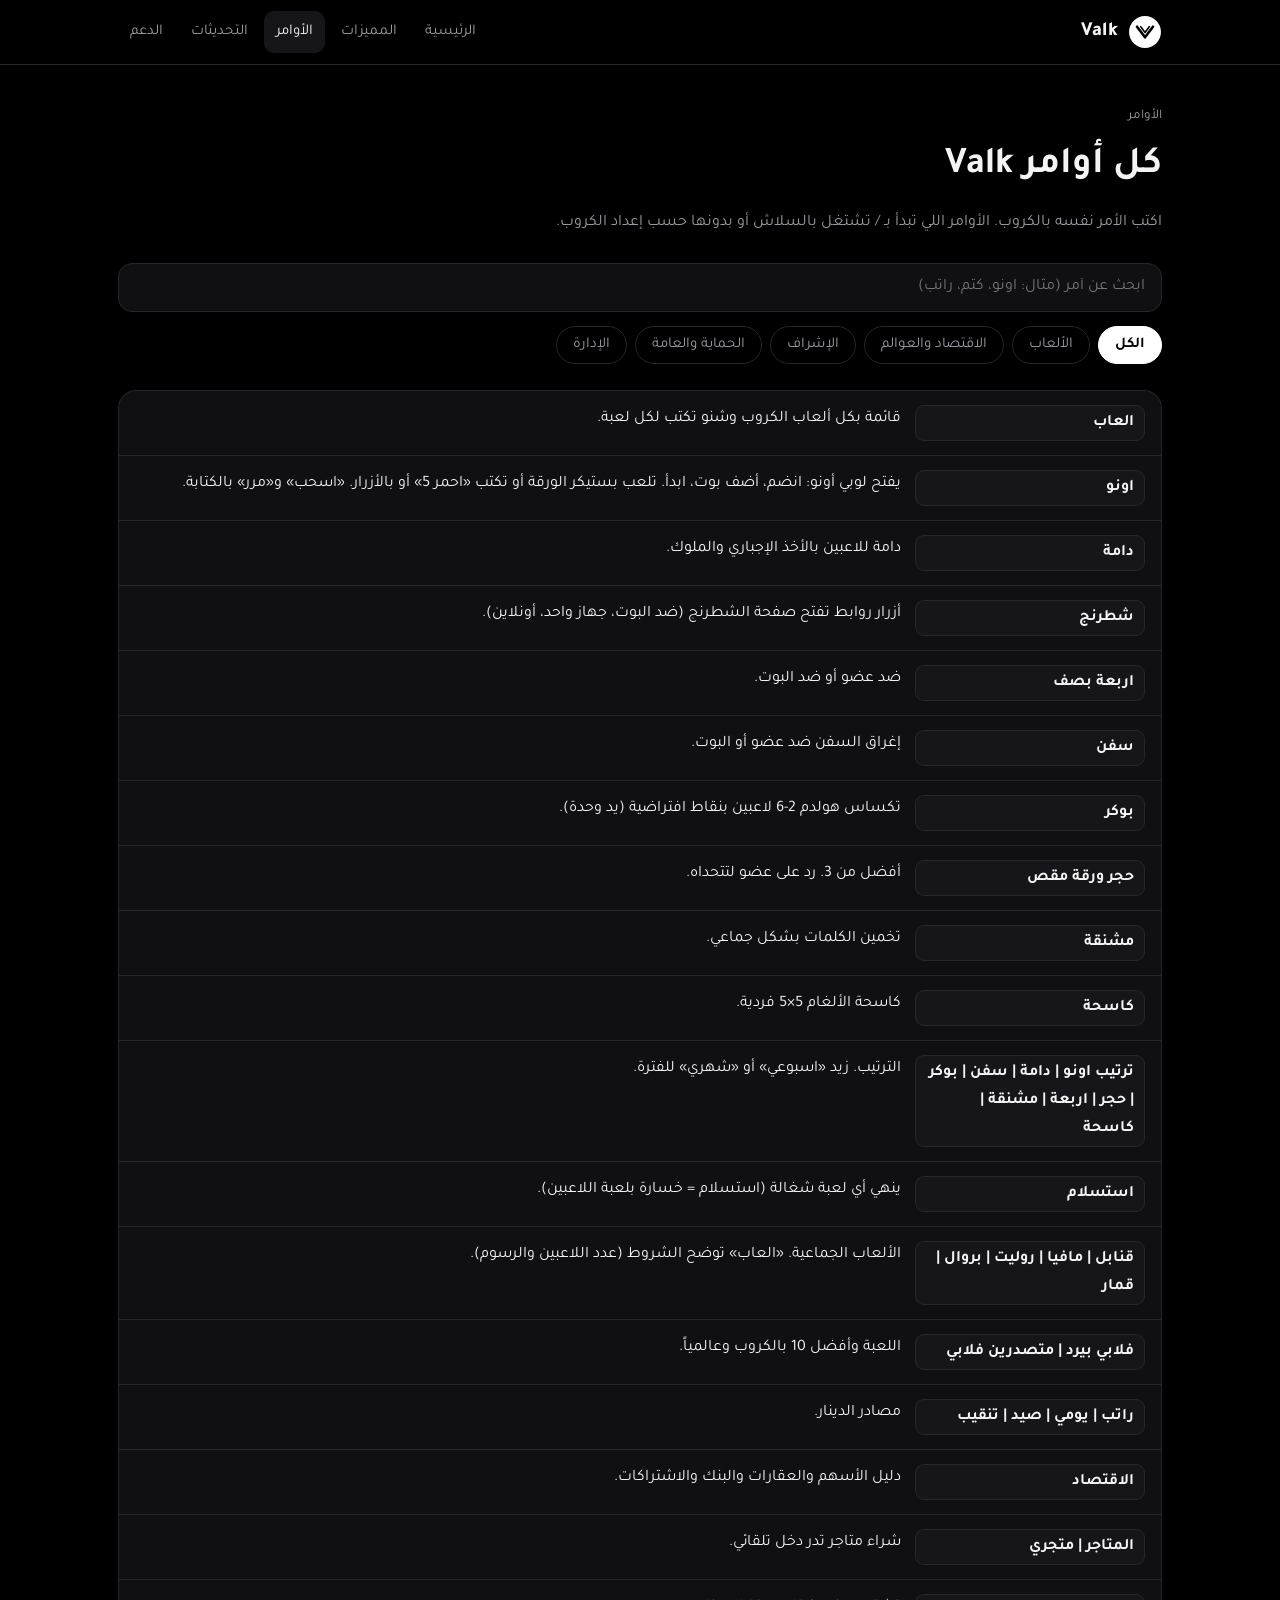
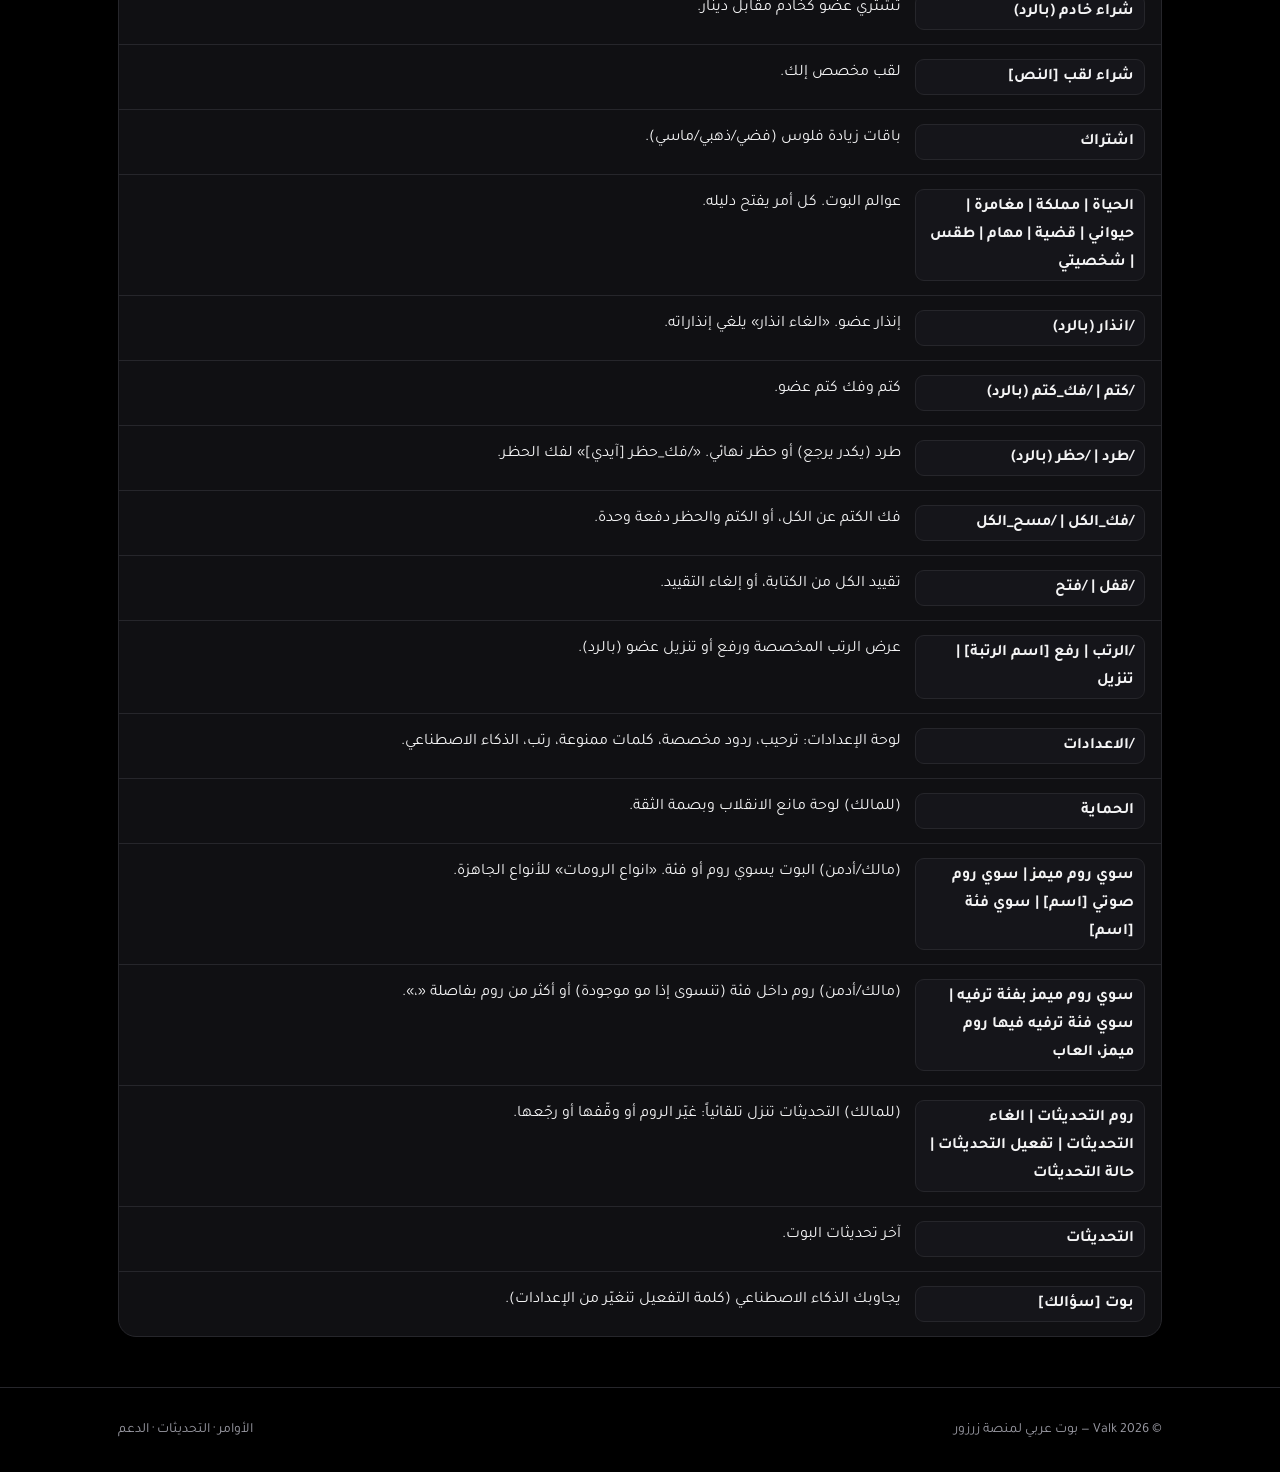
==== commands.html @ 31c93d73 "Valk site" ====
<!doctype html>
<html lang="ar" dir="rtl"><head><meta charset="utf-8">
<meta name="viewport" content="width=device-width,initial-scale=1">
<title>أوامر Valk</title><link rel="icon" href="assets/logo.svg">
<link href="https://fonts.googleapis.com/css2?family=Tajawal:wght@400;500;700;800&display=swap" rel="stylesheet">
<link rel="stylesheet" href="css/style.css"></head>
<body data-page="commands"><header id="nav"></header>
<main><div class="wrap" style="padding-top:40px;padding-bottom:50px">
  <div class="sec-h"><small>الأوامر</small><h2>كل أوامر Valk</h2><p>اكتب الأمر نفسه بالكروب. الأوامر اللي تبدأ بـ / تشتغل بالسلاش أو بدونها حسب إعداد الكروب.</p></div>
  <input class="search" id="q" type="search" placeholder="ابحث عن أمر (مثال: اونو، كتم، راتب)" autocomplete="off">
  <div class="tabs" id="tabs"></div>
  <div class="cmdbox" id="list"></div>
</div></main>
<footer id="foot"></footer>
<script src="js/config.js"></script><script src="js/data.js"></script><script src="js/app.js"></script>
<script>
(function(){
  var C=window.VALK_COMMANDS, cats=["الكل"].concat(C.map(function(c){return c.cat;}).filter(function(c,i,a){return a.indexOf(c)===i;}));
  var cur="الكل",q=document.getElementById("q"),tabs=document.getElementById("tabs"),list=document.getElementById("list");
  function norm(s){return s.replace(/[أإآ]/g,"ا").replace(/ة/g,"ه").replace(/ى/g,"ي").toLowerCase();}
  function draw(){
    tabs.innerHTML=cats.map(function(c){return '<button class="tab '+(c===cur?'on':'')+'" data-c="'+c+'">'+c+'</button>';}).join("");
    var term=norm(q.value.trim());
    var rows=C.filter(function(c){return (cur==="الكل"||c.cat===cur)&&(!term||norm(c.cmd+" "+c.desc).indexOf(term)>-1);});
    list.innerHTML=rows.length?rows.map(function(c){return '<div class="cmd"><code>'+c.cmd+'</code><span>'+c.desc+'</span></div>';}).join(""):'<div class="empty">ما لقيت أمر بهالاسم.</div>';
    tabs.querySelectorAll(".tab").forEach(function(b){b.onclick=function(){cur=b.dataset.c;draw();};});
  }
  q.oninput=draw;draw();
})();
</script></body></html>
---- css/style.css ----
:root{--bg:#000;--bg2:#0b0b0d;--card:#101013;--line:#26262b;--txt:#f4f4f5;--mut:#9a9aa3;--ok:#34d399;--soon:#fbbf24;--r:18px}
*{box-sizing:border-box}html{scroll-behavior:smooth}
body{margin:0;background:var(--bg);color:var(--txt);font-family:"Tajawal","Segoe UI",Tahoma,system-ui,sans-serif;line-height:1.75;-webkit-text-size-adjust:100%}
a{color:inherit;text-decoration:none}img,video{max-width:100%}
.wrap{max-width:1080px;margin:0 auto;padding:0 18px}
header.nav{position:sticky;top:0;z-index:20;background:rgba(0,0,0,.82);backdrop-filter:blur(10px);border-bottom:1px solid var(--line)}
.nav .wrap{display:flex;align-items:center;justify-content:space-between;gap:10px;height:64px}
.brand{display:flex;align-items:center;gap:10px;font-weight:800;font-size:20px;letter-spacing:.5px}
.brand img{width:34px;height:34px}
.links{display:flex;gap:4px;align-items:center}
.links a{padding:8px 12px;border-radius:10px;color:var(--mut);font-size:15px}
.links a:hover,.links a.on{color:var(--txt);background:#15151a}
.menu-btn{display:none;background:none;border:1px solid var(--line);color:var(--txt);border-radius:10px;padding:6px 11px;font-size:20px}
.btn{display:inline-flex;align-items:center;justify-content:center;gap:8px;padding:12px 22px;border-radius:14px;font-weight:700;font-size:16px;border:1px solid var(--line);background:#fff;color:#000;cursor:pointer;font-family:inherit}
.btn.ghost{background:transparent;color:var(--txt)}
.btn.off{opacity:.45;cursor:not-allowed;background:#1a1a1f;color:var(--mut)}
.hero{padding:56px 0 30px;text-align:center}
.pill{display:inline-block;padding:6px 16px;border:1px solid var(--line);border-radius:999px;color:var(--mut);font-size:14px;margin-bottom:18px}
h1{font-size:clamp(34px,7vw,64px);line-height:1.2;margin:0 0 14px;font-weight:800}
h1 span{color:var(--mut)}
.lead{color:var(--mut);font-size:clamp(16px,2.6vw,20px);max-width:680px;margin:0 auto 26px}
.cta{display:flex;gap:12px;justify-content:center;flex-wrap:wrap;margin-bottom:14px}
.note{color:var(--mut);font-size:14px}
.video{position:relative;margin:34px auto 0;max-width:860px;border:1px solid var(--line);border-radius:22px;overflow:hidden;background:#000}
.video video{display:block;width:100%;aspect-ratio:16/9;background:#000}
.video button{position:absolute;bottom:12px;left:12px;background:rgba(0,0,0,.7);color:#fff;border:1px solid #444;border-radius:12px;padding:8px 14px;font-family:inherit;font-size:14px;cursor:pointer}
section{padding:56px 0}
.sec-h{margin-bottom:26px}.sec-h small{color:var(--mut);display:block;margin-bottom:6px}
.sec-h h2{font-size:clamp(26px,4.6vw,38px);margin:0 0 8px}.sec-h p{color:var(--mut);margin:0;max-width:640px}
.stats{display:grid;grid-template-columns:repeat(auto-fit,minmax(150px,1fr));gap:12px}
.stat{background:var(--card);border:1px solid var(--line);border-radius:var(--r);padding:18px;text-align:center}
.stat b{display:block;font-size:30px}.stat span{color:var(--mut);font-size:14px}
.tabs{display:flex;gap:8px;overflow-x:auto;padding-bottom:8px;margin-bottom:18px;scrollbar-width:none}
.tabs::-webkit-scrollbar{display:none}
.tab{white-space:nowrap;padding:9px 16px;border-radius:999px;border:1px solid var(--line);background:transparent;color:var(--mut);cursor:pointer;font-family:inherit;font-size:15px}
.tab.on{background:#fff;color:#000;border-color:#fff;font-weight:700}
.grid{display:grid;grid-template-columns:repeat(auto-fill,minmax(250px,1fr));gap:14px}
.card{background:var(--card);border:1px solid var(--line);border-radius:var(--r);padding:20px}
.card h3{margin:0 0 6px;font-size:18px;display:flex;align-items:center;gap:8px;flex-wrap:wrap}
.card p{margin:0;color:var(--mut);font-size:15px}
.badge{font-size:12px;padding:2px 10px;border-radius:999px;border:1px solid;font-weight:600}
.badge.ok{color:var(--ok);border-color:#14532d;background:#06201a}
.badge.soon{color:var(--soon);border-color:#5c4410;background:#1d1606}
.demo{display:grid;grid-template-columns:1fr 1fr;gap:18px;align-items:center}
.chat{background:var(--bg2);border:1px solid var(--line);border-radius:var(--r);padding:16px;display:flex;flex-direction:column;gap:10px;font-size:15px}
.msg{display:flex;gap:10px;align-items:flex-start}.av{width:34px;height:34px;border-radius:50%;background:#222;flex:none;display:grid;place-items:center;font-weight:700;font-size:13px}
.av.bot{background:#fff}.av.bot img{width:34px}
.msg b{display:block;font-size:13px;color:var(--mut);font-weight:600}
.bub{background:#15151a;border-radius:12px;padding:8px 12px;white-space:pre-line}
.list{margin:0;padding:0;list-style:none;display:grid;gap:10px}
.list li{background:var(--card);border:1px solid var(--line);border-radius:14px;padding:12px 16px}
footer{border-top:1px solid var(--line);padding:30px 0;color:var(--mut);font-size:14px}
footer .wrap{display:flex;justify-content:space-between;gap:14px;flex-wrap:wrap}
.search{width:100%;padding:14px 16px;border-radius:14px;border:1px solid var(--line);background:var(--card);color:var(--txt);font-size:16px;font-family:inherit;margin-bottom:14px}
.cmd{display:grid;grid-template-columns:minmax(150px,230px) 1fr;gap:14px;padding:14px 16px;border-bottom:1px solid var(--line)}
.cmd code{background:#15151a;border:1px solid var(--line);padding:3px 10px;border-radius:9px;font-family:inherit;font-weight:700;align-self:start;display:inline-block;direction:rtl}
.cmdbox{background:var(--card);border:1px solid var(--line);border-radius:var(--r);overflow:hidden}
.cmdbox .cmd:last-child{border-bottom:0}
.empty{padding:26px;text-align:center;color:var(--mut)}
.tl{border-inline-start:2px solid var(--line);margin-inline-start:8px;padding-inline-start:22px;display:grid;gap:26px}
.tl article{position:relative}.tl article:before{content:"";position:absolute;inset-inline-start:-30px;top:8px;width:14px;height:14px;border-radius:50%;background:#fff}
.tl h3{margin:0}.tl small{color:var(--mut)}.tl ul{margin:8px 0 0;padding-inline-start:20px;color:#d4d4d8}
details{background:var(--card);border:1px solid var(--line);border-radius:14px;padding:4px 18px;margin-bottom:10px}
summary{cursor:pointer;padding:12px 0;font-weight:700}details p{color:var(--mut);margin:0 0 14px}
ol.steps{counter-reset:s;display:grid;gap:12px;padding:0;list-style:none}
ol.steps li{counter-increment:s;background:var(--card);border:1px solid var(--line);border-radius:14px;padding:14px 18px 14px 18px;position:relative;padding-inline-start:58px}
ol.steps li:before{content:counter(s);position:absolute;inset-inline-start:16px;top:12px;width:30px;height:30px;border-radius:50%;background:#fff;color:#000;display:grid;place-items:center;font-weight:800}
@media(max-width:780px){.links{display:none;position:absolute;top:64px;inset-inline:0;background:#000;border-bottom:1px solid var(--line);flex-direction:column;padding:10px}.links.open{display:flex}.links a{width:100%}.menu-btn{display:block}.demo{grid-template-columns:1fr}.cmd{grid-template-columns:1fr;gap:6px}}
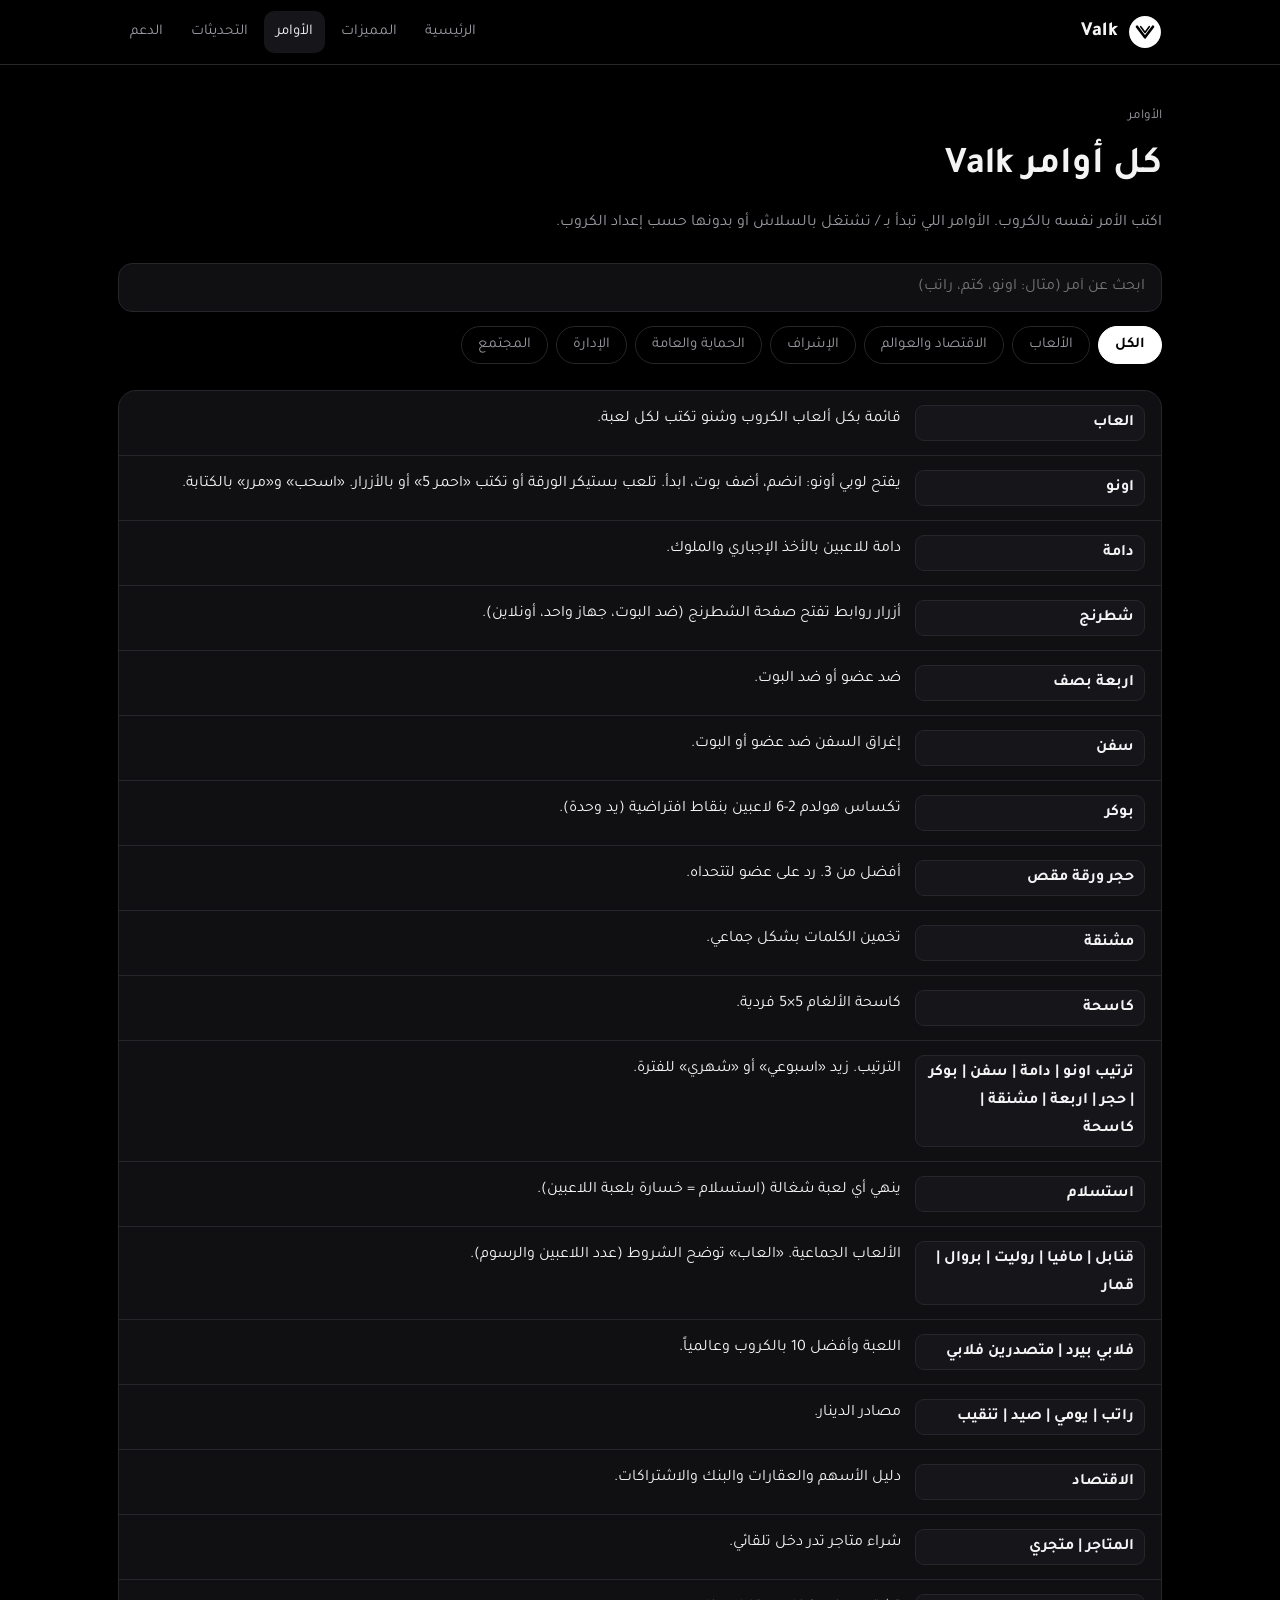
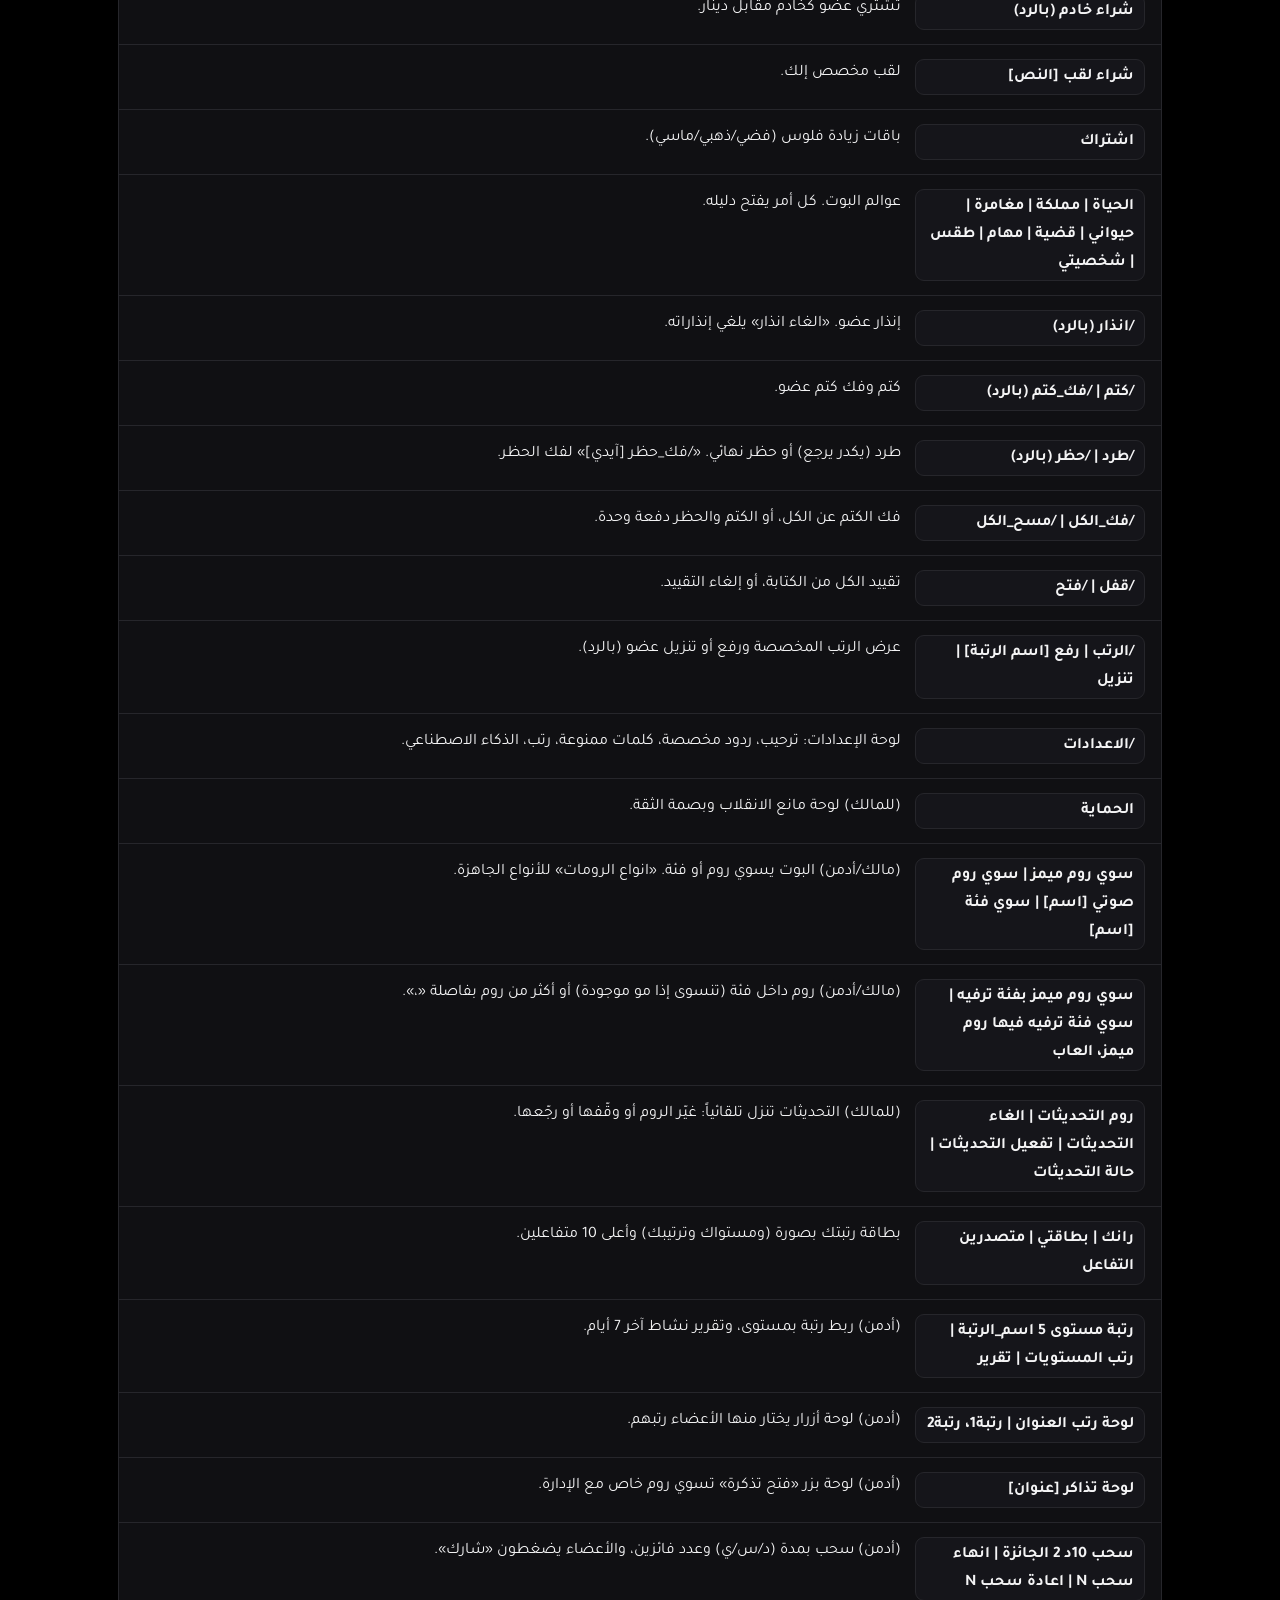
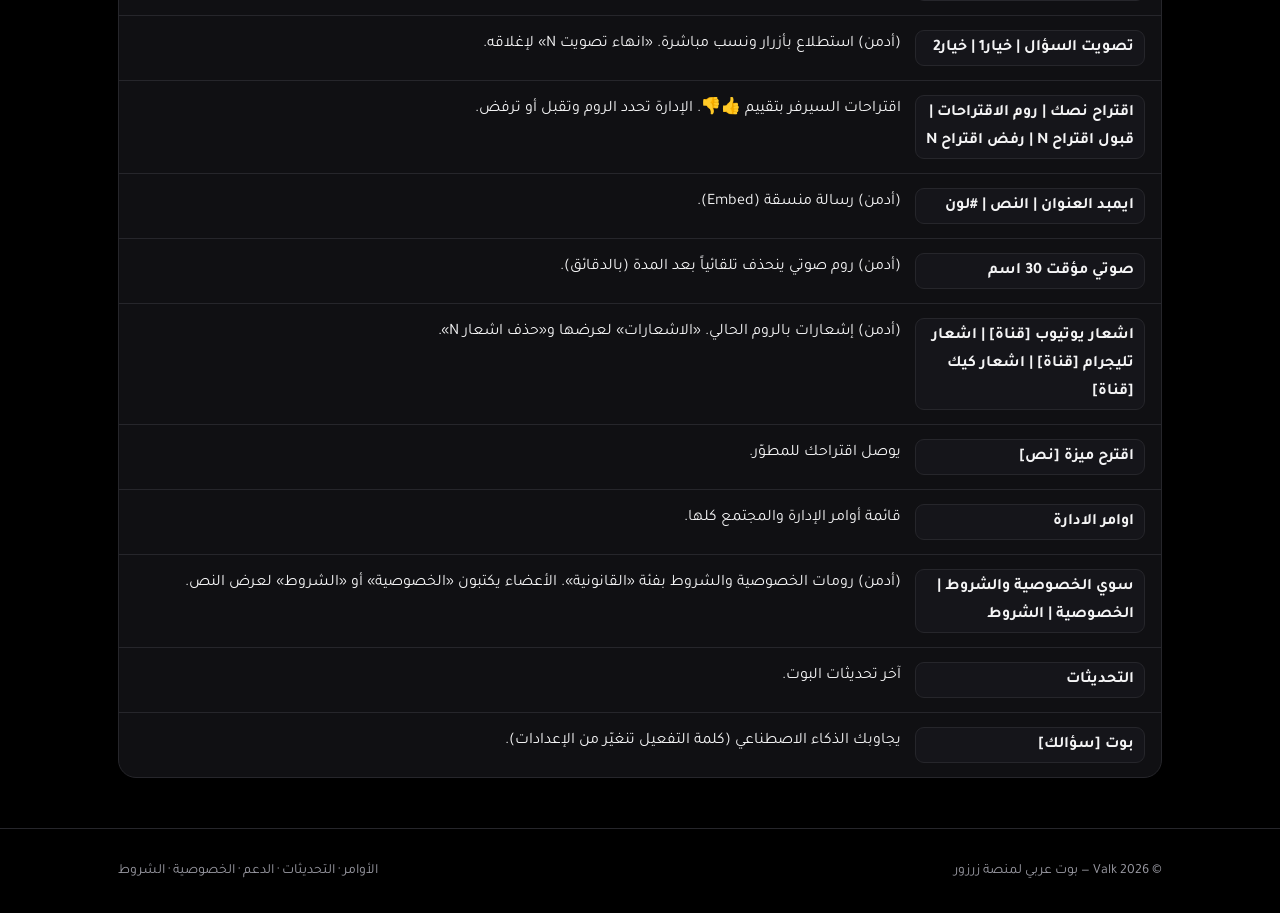
==== commit 41729486: "v2.14" ====
--- a/commands.html
+++ b/commands.html
@@ -3,7 +3,7 @@
 <meta name="viewport" content="width=device-width,initial-scale=1">
 <title>أوامر Valk</title><link rel="icon" href="assets/logo.svg">
 <link href="https://fonts.googleapis.com/css2?family=Tajawal:wght@400;500;700;800&display=swap" rel="stylesheet">
-<link rel="stylesheet" href="css/style.css"></head>
+<link rel="stylesheet" href="css/style.css?v=2.14"></head>
 <body data-page="commands"><header id="nav"></header>
 <main><div class="wrap" style="padding-top:40px;padding-bottom:50px">
   <div class="sec-h"><small>الأوامر</small><h2>كل أوامر Valk</h2><p>اكتب الأمر نفسه بالكروب. الأوامر اللي تبدأ بـ / تشتغل بالسلاش أو بدونها حسب إعداد الكروب.</p></div>
@@ -12,7 +12,7 @@
   <div class="cmdbox" id="list"></div>
 </div></main>
 <footer id="foot"></footer>
-<script src="js/config.js"></script><script src="js/data.js"></script><script src="js/app.js"></script>
+<script src="js/config.js?v=2.14"></script><script src="js/data.js?v=2.14"></script><script src="js/app.js?v=2.14"></script>
 <script>
 (function(){
   var C=window.VALK_COMMANDS, cats=["الكل"].concat(C.map(function(c){return c.cat;}).filter(function(c,i,a){return a.indexOf(c)===i;}));
--- a/css/style.css
+++ b/css/style.css
@@ -22,8 +22,7 @@
 .cta{display:flex;gap:12px;justify-content:center;flex-wrap:wrap;margin-bottom:14px}
 .note{color:var(--mut);font-size:14px}
 .video{position:relative;margin:34px auto 0;max-width:860px;border:1px solid var(--line);border-radius:22px;overflow:hidden;background:#000}
-.video video{display:block;width:100%;aspect-ratio:16/9;background:#000}
-.video button{position:absolute;bottom:12px;left:12px;background:rgba(0,0,0,.7);color:#fff;border:1px solid #444;border-radius:12px;padding:8px 14px;font-family:inherit;font-size:14px;cursor:pointer}
+.video video{pointer-events:none;display:block;width:100%;aspect-ratio:16/9;background:#000}
 section{padding:56px 0}
 .sec-h{margin-bottom:26px}.sec-h small{color:var(--mut);display:block;margin-bottom:6px}
 .sec-h h2{font-size:clamp(26px,4.6vw,38px);margin:0 0 8px}.sec-h p{color:var(--mut);margin:0;max-width:640px}
@@ -66,3 +65,11 @@
 ol.steps li{counter-increment:s;background:var(--card);border:1px solid var(--line);border-radius:14px;padding:14px 18px 14px 18px;position:relative;padding-inline-start:58px}
 ol.steps li:before{content:counter(s);position:absolute;inset-inline-start:16px;top:12px;width:30px;height:30px;border-radius:50%;background:#fff;color:#000;display:grid;place-items:center;font-weight:800}
 @media(max-width:780px){.links{display:none;position:absolute;top:64px;inset-inline:0;background:#000;border-bottom:1px solid var(--line);flex-direction:column;padding:10px}.links.open{display:flex}.links a{width:100%}.menu-btn{display:block}.demo{grid-template-columns:1fr}.cmd{grid-template-columns:1fr;gap:6px}}
+.modal{position:fixed;inset:0;z-index:100;background:rgba(0,0,0,.72);display:flex;align-items:center;justify-content:center;padding:18px;backdrop-filter:blur(4px)}
+.modal-box{position:relative;max-width:460px;width:100%;background:var(--card);border:1px solid var(--line);border-radius:var(--r);padding:26px 22px 22px;box-shadow:0 20px 60px rgba(0,0,0,.6)}
+.modal-box h3{margin:0 0 10px;font-size:21px}
+.modal-box p{margin:0 0 12px;color:var(--txt);line-height:1.85}
+.modal-note{color:var(--mut)!important;font-size:14px}
+.modal-x{position:absolute;top:12px;left:12px;background:none;border:1px solid var(--line);color:var(--mut);border-radius:10px;width:34px;height:34px;font-size:16px;cursor:pointer}
+.modal-act{display:flex;gap:10px;flex-wrap:wrap;margin-top:6px}
+.modal [hidden]{display:none!important}
